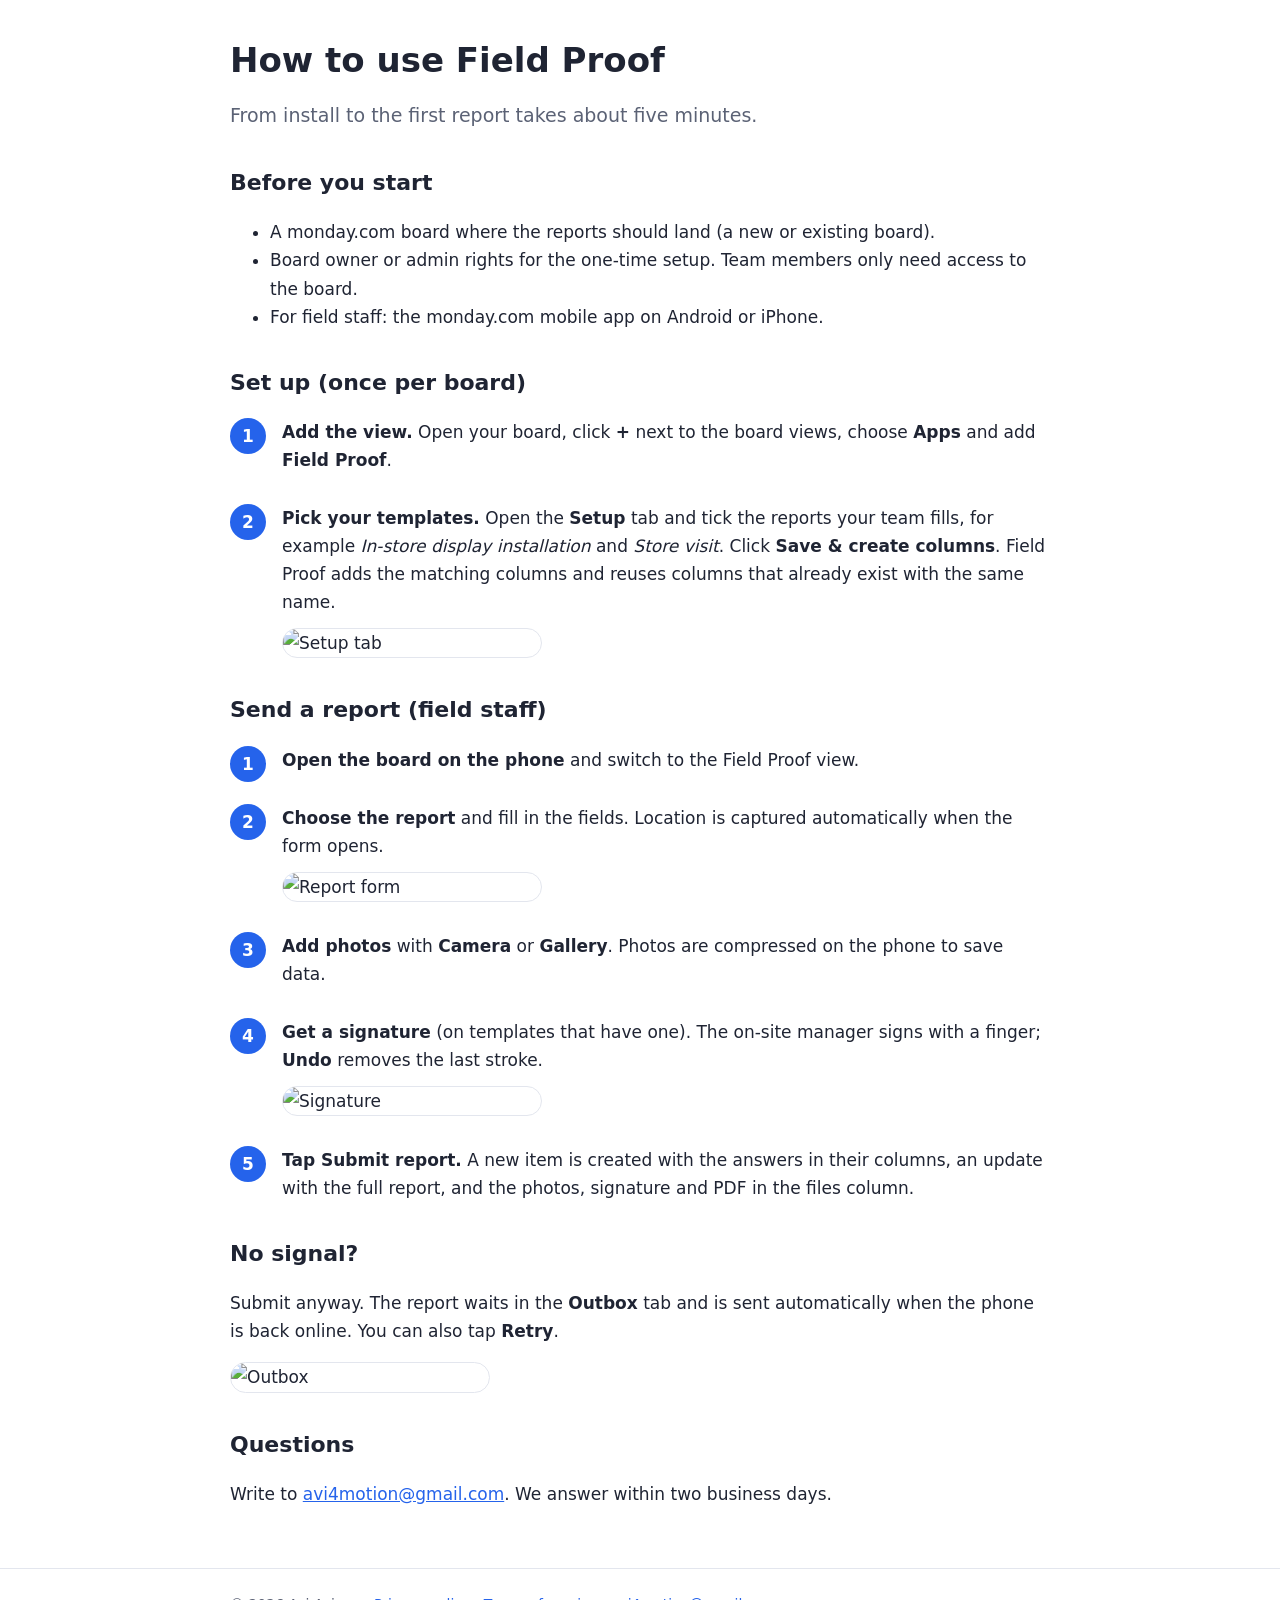
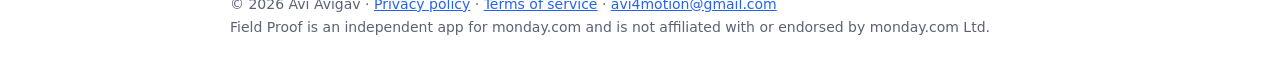
==== how-to.html @ 507a0c5a "Add files via upload" ====
<!doctype html><html lang="en"><head><meta charset="utf-8"><meta name="viewport" content="width=device-width,initial-scale=1">
<title>How to use Field Proof</title><meta name="description" content="Install, set up and send your first proof-of-work report with Field Proof for monday.com."><link rel="icon" href="img/icon.svg"><link rel="stylesheet" href="style.css"></head><body>
<main class="wrap">
<h1>How to use Field Proof</h1>
<p class="lead">From install to the first report takes about five minutes.</p>
<h2>Before you start</h2>
<ul><li>A monday.com board where the reports should land (a new or existing board).</li>
<li>Board owner or admin rights for the one-time setup. Team members only need access to the board.</li>
<li>For field staff: the monday.com mobile app on Android or iPhone.</li></ul>
<h2>Set up (once per board)</h2>
<ol class="steps">
<li><b>Add the view.</b> Open your board, click <b>+</b> next to the board views, choose <b>Apps</b> and add <b>Field Proof</b>.</li>
<li><b>Pick your templates.</b> Open the <b>Setup</b> tab and tick the reports your team fills, for example <i>In-store display installation</i> and <i>Store visit</i>. Click <b>Save &amp; create columns</b>. Field Proof adds the matching columns and reuses columns that already exist with the same name.
<img class="phone" src="img/setup.jpg" alt="Setup tab"></li>
</ol>
<h2>Send a report (field staff)</h2>
<ol class="steps">
<li><b>Open the board on the phone</b> and switch to the Field Proof view.</li>
<li><b>Choose the report</b> and fill in the fields. Location is captured automatically when the form opens.
<img class="phone" src="img/form-top.jpg" alt="Report form"></li>
<li><b>Add photos</b> with <b>Camera</b> or <b>Gallery</b>. Photos are compressed on the phone to save data.</li>
<li><b>Get a signature</b> (on templates that have one). The on-site manager signs with a finger; <b>Undo</b> removes the last stroke.
<img class="phone" src="img/signature.jpg" alt="Signature"></li>
<li><b>Tap Submit report.</b> A new item is created with the answers in their columns, an update with the full report, and the photos, signature and PDF in the files column.</li>
</ol>
<h2>No signal?</h2>
<p>Submit anyway. The report waits in the <b>Outbox</b> tab and is sent automatically when the phone is back online. You can also tap <b>Retry</b>.</p>
<img class="phone" src="img/outbox.jpg" alt="Outbox">
<h2>Questions</h2>
<p>Write to <a href="mailto:avi4motion@gmail.com">avi4motion@gmail.com</a>. We answer within two business days.</p>
</main><footer><div class="wrap">© 2026 Avi Avigav · <a href="privacy.html">Privacy policy</a> · <a href="terms.html">Terms of service</a> · <a href="mailto:avi4motion@gmail.com">avi4motion@gmail.com</a><br>Field Proof is an independent app for monday.com and is not affiliated with or endorsed by monday.com Ltd.</div></footer></body></html>
---- style.css ----
:root{--ink:#1f2433;--muted:#5b6275;--line:#e3e6ee;--brand:#1e3a8a;--brand2:#2563eb;--bg:#fff;--soft:#f5f7fb}
@media (prefers-color-scheme:dark){:root{--ink:#e6e8ef;--muted:#a3a9ba;--line:#2c3248;--bg:#12162a;--soft:#1a1f38}}
*{box-sizing:border-box}
body{margin:0;font:17px/1.65 Poppins,system-ui,-apple-system,"Segoe UI",Arial,sans-serif;color:var(--ink);background:var(--bg)}
a{color:var(--brand2)}
.wrap{max-width:860px;margin:0 auto;padding:0 20px}
header.top{border-bottom:1px solid var(--line)}
header.top .wrap{display:flex;align-items:center;justify-content:space-between;height:64px}
.logo{display:flex;align-items:center;gap:10px;font-weight:700;color:inherit;text-decoration:none}
.logo img{width:32px;height:32px}
nav a{margin-inline-start:18px;color:var(--muted);text-decoration:none;font-size:15px}
nav a:hover{color:var(--ink)}
h1{font-size:34px;line-height:1.2;margin:40px 0 12px}
h2{font-size:22px;margin:34px 0 8px}
h3{font-size:18px;margin:22px 0 6px}
.lead{font-size:19px;color:var(--muted)}
.muted{color:var(--muted)}
.hero{background:linear-gradient(135deg,var(--brand),var(--brand2));color:#fff;padding:56px 0}
.hero h1{margin-top:0;font-size:42px}
.hero .lead{color:#dbe4ff}
.btn{display:inline-block;background:#fff;color:var(--brand);font-weight:700;padding:12px 22px;border-radius:10px;text-decoration:none;margin-top:16px}
.grid{display:grid;grid-template-columns:repeat(auto-fit,minmax(240px,1fr));gap:18px;margin:26px 0}
.card{border:1px solid var(--line);border-radius:14px;padding:18px;background:var(--soft)}
.card h3{margin-top:0}
img.shot{max-width:100%;border-radius:12px;border:1px solid var(--line)}
.steps{counter-reset:s;list-style:none;padding:0}
.steps>li{counter-increment:s;position:relative;padding-inline-start:52px;margin:0 0 30px}
.steps>li::before{content:counter(s);position:absolute;inset-inline-start:0;top:0;width:36px;height:36px;border-radius:50%;background:var(--brand2);color:#fff;display:grid;place-items:center;font-weight:700}
.phone{max-width:260px;display:block;margin:12px 0;border-radius:18px;border:1px solid var(--line)}
footer{border-top:1px solid var(--line);margin-top:60px;padding:24px 0;font-size:14px;color:var(--muted)}
table{border-collapse:collapse;width:100%;font-size:15px}
td,th{border:1px solid var(--line);padding:8px 10px;text-align:start;vertical-align:top}
.note{background:var(--soft);border-inline-start:4px solid var(--brand2);padding:12px 16px;border-radius:8px}
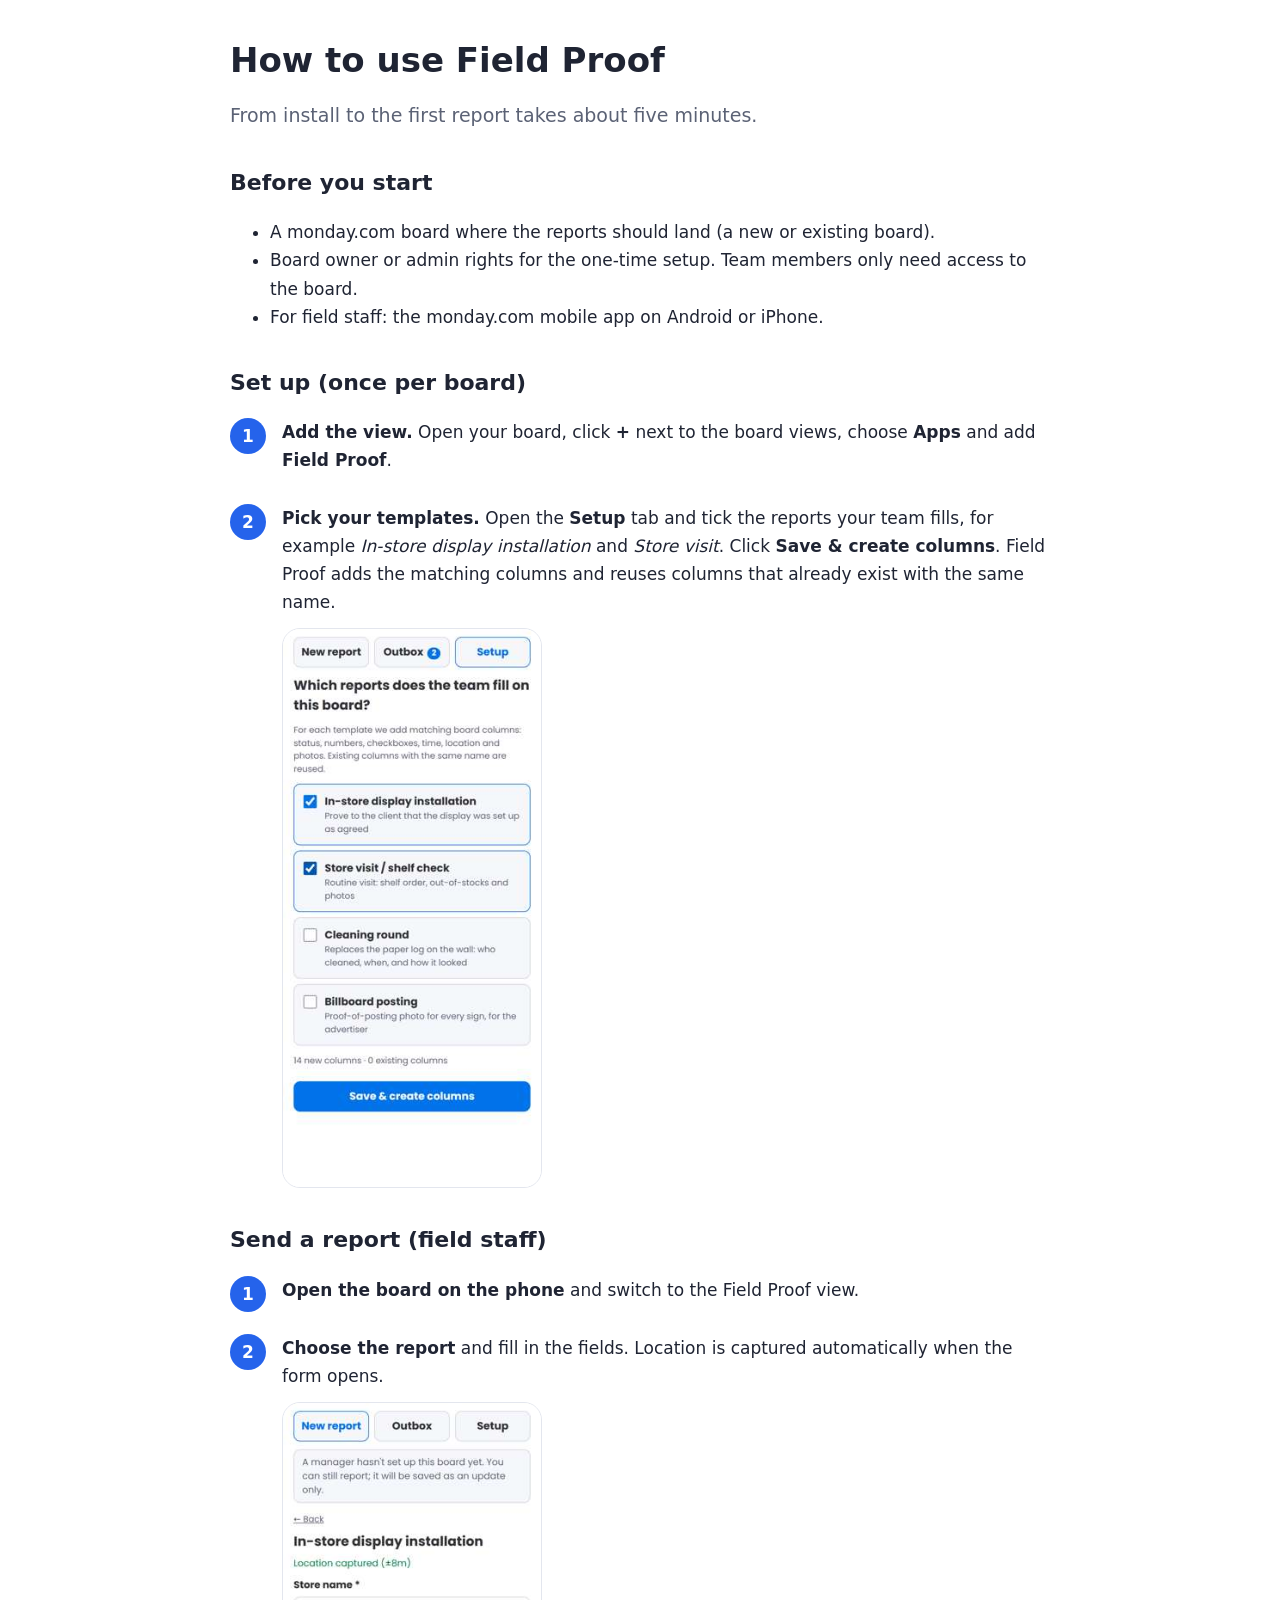
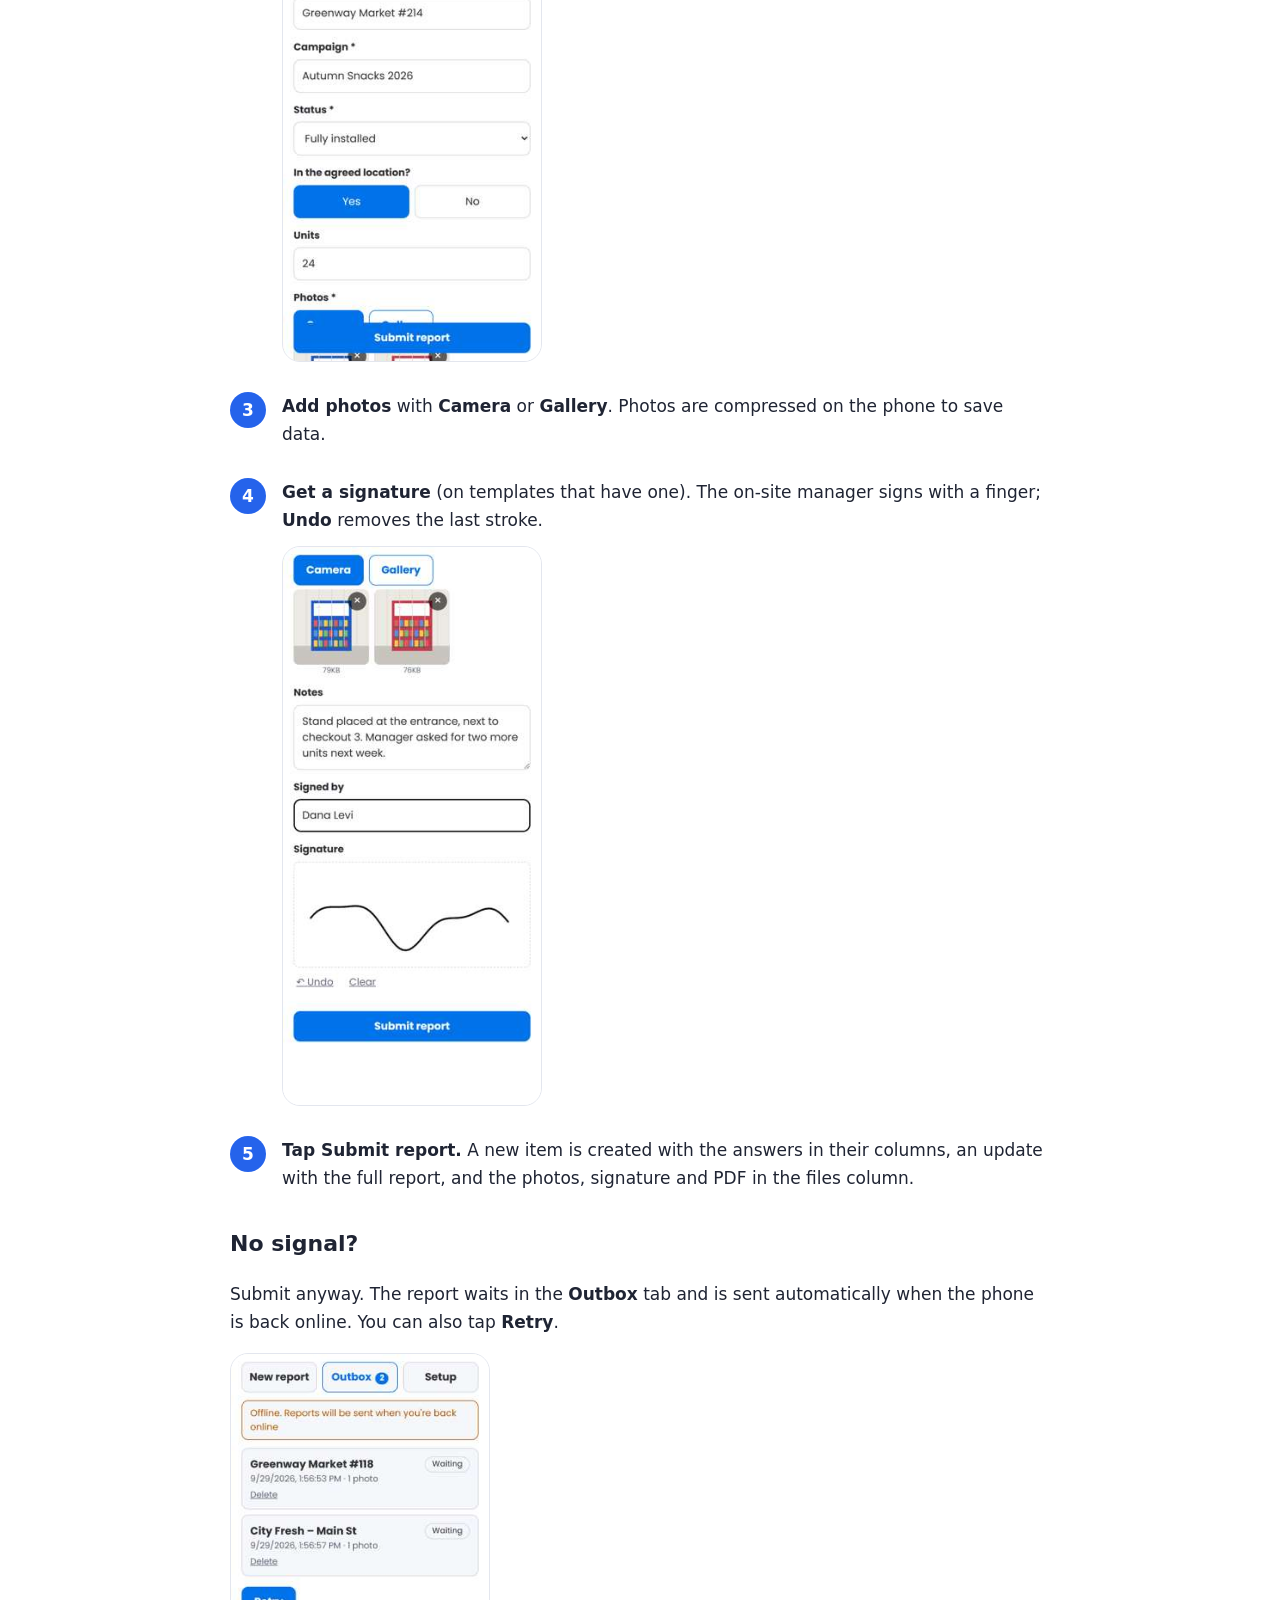
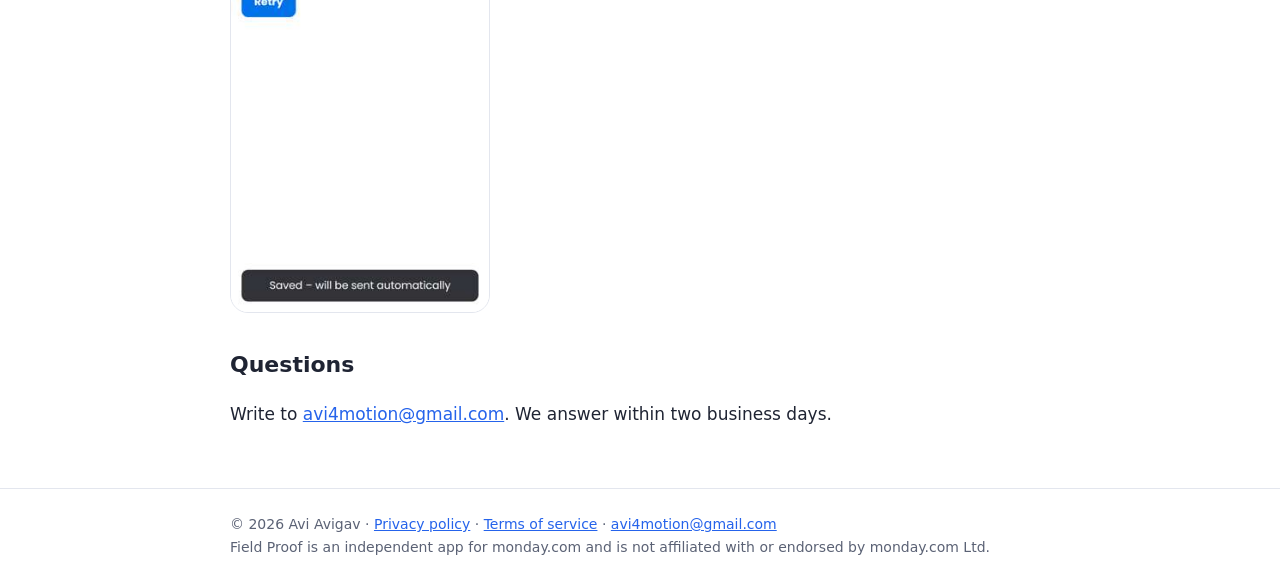
==== commit 5361f620: "Add files via upload" ====
--- a/how-to.html
+++ b/how-to.html
@@ -1,5 +1,5 @@
 <!doctype html><html lang="en"><head><meta charset="utf-8"><meta name="viewport" content="width=device-width,initial-scale=1">
-<title>How to use Field Proof</title><meta name="description" content="Install, set up and send your first proof-of-work report with Field Proof for monday.com."><link rel="icon" href="img/icon.svg"><link rel="stylesheet" href="style.css"></head><body>
+<title>How to use Field Proof</title><meta name="description" content="Install, set up and send your first proof-of-work report with Field Proof for monday.com."><link rel="icon" href="icon.svg"><link rel="stylesheet" href="style.css"></head><body>
 <main class="wrap">
 <h1>How to use Field Proof</h1>
 <p class="lead">From install to the first report takes about five minutes.</p>
@@ -11,21 +11,21 @@
 <ol class="steps">
 <li><b>Add the view.</b> Open your board, click <b>+</b> next to the board views, choose <b>Apps</b> and add <b>Field Proof</b>.</li>
 <li><b>Pick your templates.</b> Open the <b>Setup</b> tab and tick the reports your team fills, for example <i>In-store display installation</i> and <i>Store visit</i>. Click <b>Save &amp; create columns</b>. Field Proof adds the matching columns and reuses columns that already exist with the same name.
-<img class="phone" src="img/setup.jpg" alt="Setup tab"></li>
+<img class="phone" src="setup.jpg" alt="Setup tab"></li>
 </ol>
 <h2>Send a report (field staff)</h2>
 <ol class="steps">
 <li><b>Open the board on the phone</b> and switch to the Field Proof view.</li>
 <li><b>Choose the report</b> and fill in the fields. Location is captured automatically when the form opens.
-<img class="phone" src="img/form-top.jpg" alt="Report form"></li>
+<img class="phone" src="form-top.jpg" alt="Report form"></li>
 <li><b>Add photos</b> with <b>Camera</b> or <b>Gallery</b>. Photos are compressed on the phone to save data.</li>
 <li><b>Get a signature</b> (on templates that have one). The on-site manager signs with a finger; <b>Undo</b> removes the last stroke.
-<img class="phone" src="img/signature.jpg" alt="Signature"></li>
+<img class="phone" src="signature.jpg" alt="Signature"></li>
 <li><b>Tap Submit report.</b> A new item is created with the answers in their columns, an update with the full report, and the photos, signature and PDF in the files column.</li>
 </ol>
 <h2>No signal?</h2>
 <p>Submit anyway. The report waits in the <b>Outbox</b> tab and is sent automatically when the phone is back online. You can also tap <b>Retry</b>.</p>
-<img class="phone" src="img/outbox.jpg" alt="Outbox">
+<img class="phone" src="outbox.jpg" alt="Outbox">
 <h2>Questions</h2>
 <p>Write to <a href="mailto:avi4motion@gmail.com">avi4motion@gmail.com</a>. We answer within two business days.</p>
 </main><footer><div class="wrap">© 2026 Avi Avigav · <a href="privacy.html">Privacy policy</a> · <a href="terms.html">Terms of service</a> · <a href="mailto:avi4motion@gmail.com">avi4motion@gmail.com</a><br>Field Proof is an independent app for monday.com and is not affiliated with or endorsed by monday.com Ltd.</div></footer></body></html>
